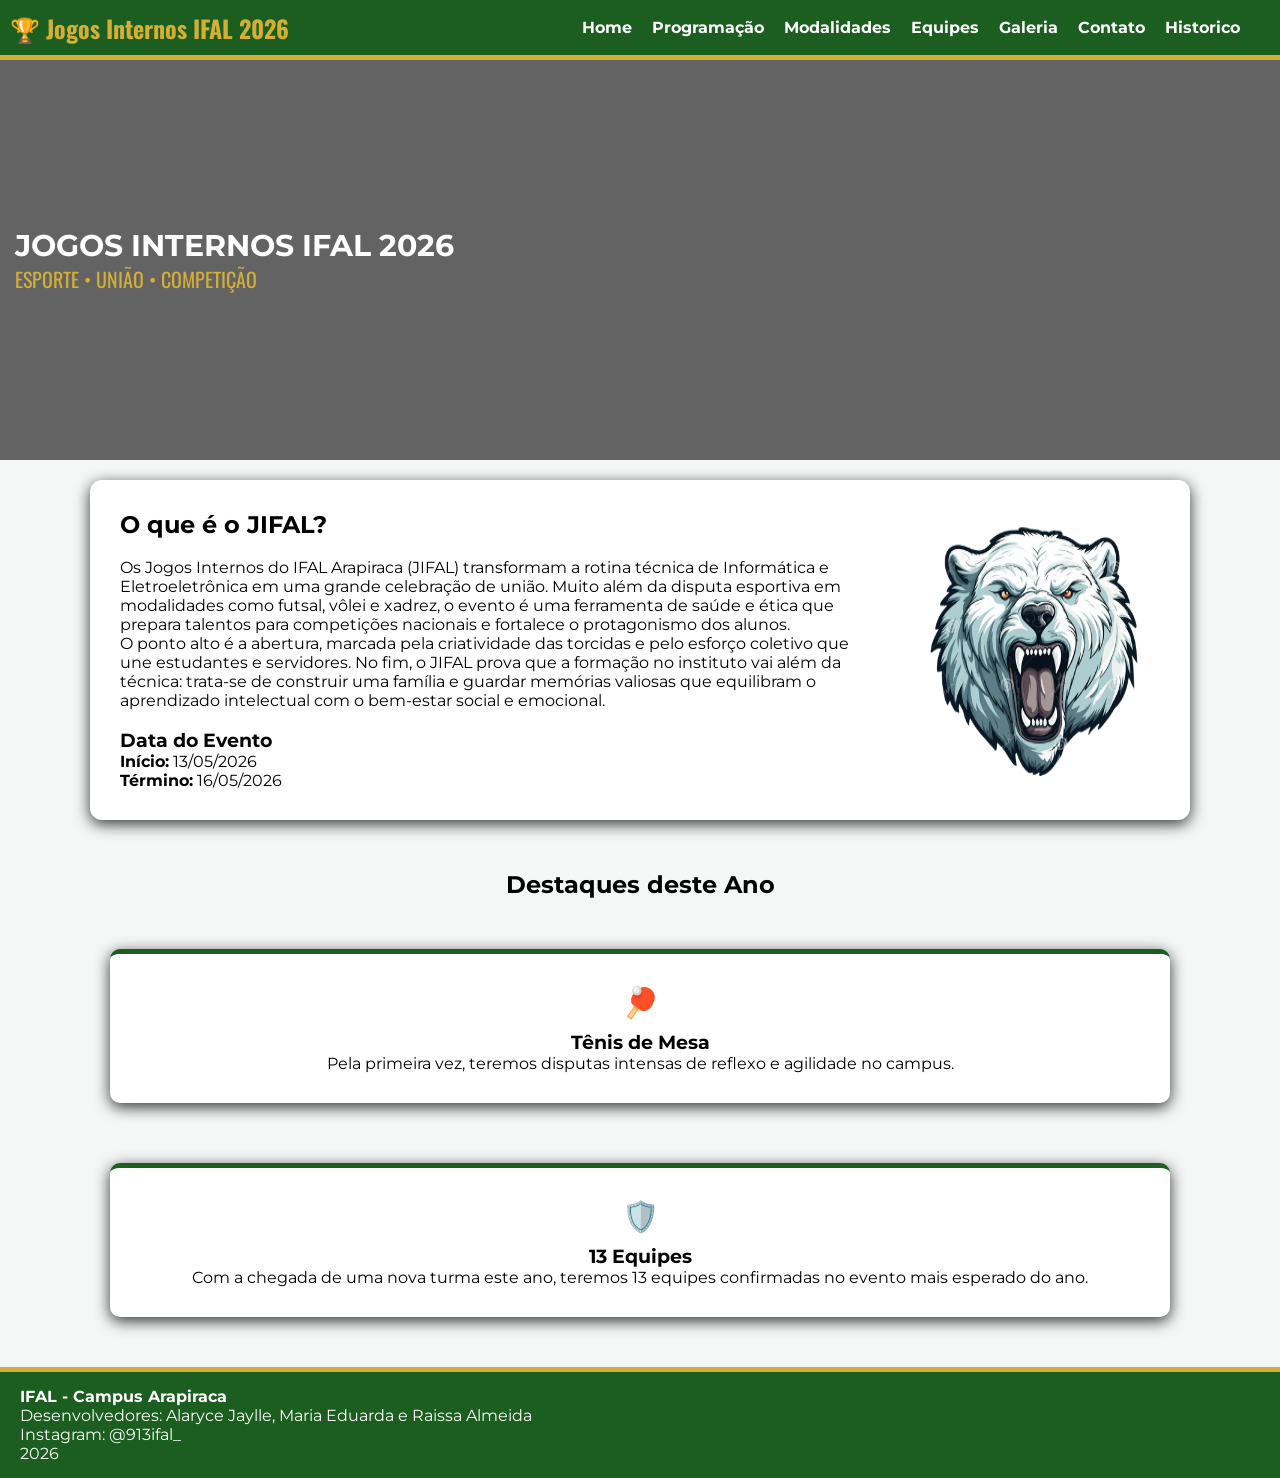
==== index.html @ 9ecf1df7 "commit" ====
<!DOCTYPE html>
<html lang="pt-BR">
<head>
    <meta charset="UTF-8">
    <meta name="viewport" content="width=device-width, initial-scale=1.0">
    <title>Jogos Internos IFAL 2026</title>
    <link rel="stylesheet" href="style.css">

    <!--Fontes-->
    <link rel="preconnect" href="https://fonts.googleapis.com">
    <link rel="preconnect" href="https://fonts.gstatic.com" crossorigin>
    <link href="https://fonts.googleapis.com/css2?family=Montserrat:wght@400;700&family=Oswald:wght@600&display=swap" rel="stylesheet">

    <!--Ícones-->
    <link rel="stylesheet" href="https://cdnjs.cloudflare.com/ajax/libs/font-awesome/6.5.1/css/all.min.css">
</head>
<body>
    <header class="cabecalho">
        <div class="logo">🏆 Jogos Internos IFAL 2026</div>        
        <nav class="menu">
            <a href="index.html">Home</a>
            <a href="programacao.html">Programação</a>
            <a href="modalidades.html">Modalidades</a>
            <a href="equipes.html">Equipes</a>
            <a href="galeria.html">Galeria</a>
            <a href="contato.html">Contato</a>
            <a href="historico.html">Historico</a>
        </nav>
    </header>

    <section class="banner" id="Home">
        <h1>JOGOS INTERNOS IFAL 2026</h1>
        <p>ESPORTE • UNIÃO • COMPETIÇÃO</p>
    </section>

    <main class="main-content">
        <article class="resumo" id="resumo">
            <div class="texto">
                <h2>O que é o JIFAL?</h2>         
                <br>       
                <p>
                    Os Jogos Internos do IFAL Arapiraca (JIFAL) transformam a rotina técnica de Informática e 
                    Eletroeletrônica em uma grande celebração de união. Muito além da disputa esportiva em modalidades 
                    como futsal, vôlei e xadrez, o evento é uma ferramenta de saúde e ética que prepara talentos para competições 
                    nacionais e fortalece o protagonismo dos alunos.
                </p>
                <p>
                    O ponto alto é a abertura, marcada pela criatividade das torcidas e pelo esforço coletivo que une estudantes e servidores. 
                    No fim, o JIFAL prova que a formação no instituto vai além da técnica: trata-se de construir uma família e guardar memórias 
                    valiosas que equilibram o aprendizado intelectual com o bem-estar social e emocional.
                </p>

                <br>
                <h3>Data do Evento</h3>
                <p><strong>Início:</strong> 13/05/2026</p>
                <p><strong>Término:</strong> 16/05/2026</p> 
            </div>                       

           <img src="imagens/urso.png"> 
        </article>              
        <section id="destaques">
            <h2 class="titulo-sessao">Destaques deste Ano</h2>
            <div class="destaques-container">
                <div class="destaque-card">                    
                    <h3><span class="icon">🏓</span> Tênis de Mesa</h3>
                    <p>Pela primeira vez, teremos disputas intensas de reflexo e agilidade no campus.</p>
                </div>
                <div class="destaque-card equipe">                    
                    <h3><span class="icon">🛡️</span> 13 Equipes</h3>
                    <p>Com a chegada de uma nova turma este ano, teremos 13 equipes confirmadas no evento mais esperado do ano.</p>
                </div>
            </div>
        </section>
    </main-class>    

    <footer class="footer"> 
        <p><strong>IFAL - Campus Arapiraca</strong></p>   
        <p>Desenvolvedores: Alaryce Jaylle, Maria Eduarda e Raissa Almeida</p>                        
        <p>Instagram: @913ifal_</p>   
        <p>2026</p>                                  
    </footer>
</body>
</html>
---- style.css ----
* {
    margin: 0;
    padding: 0;
    box-sizing: border-box;
}

body {    
    font-family: 'Montserrat', sans-serif;
    display: flex;
    flex-direction: column;
    background-color: #f4f7f6;
}

.cabecalho {
    display:flex;
    background-color: #1b5e20;
    color: white;
    padding-left: 10px;
    padding-right: 40px;
    justify-content: space-between;     
    height: 60px;
    border-bottom: 5px solid #d4af37;
    flex-direction: row;
    width: 100%;
    position: sticky;
}

.logo {
    font-family: 'Oswald', sans-serif;
    color: #d4af37;
    font-size: 24px;
    font-weight: bold; 
    min-width: 300px;
    display: flex;
    align-items: center;
}

.menu {
    display: flex;
    align-items: center;
    justify-content: center;  
    gap: 20px;     
}

.menu a{
    color: #ffffff; 
    font-weight: bold;
    text-decoration: none;    
}

.menu a:hover{
    text-decoration: underline;   
    color: #d4af37;
}

.banner {
    height: 400px;
    background: linear-gradient(rgba(0,0,0,0.6), rgba(0,0,0,0.6)), url(https://lh3.googleusercontent.com/gps-cs-s/APNQkAHMFOq-M-R30sv0akIscafmHt12GQyiHRgjTswJgqsHKdi8V9sEJBf947KGU-f-0l7MnlXCSULmYWnLoiHufusKFaZwG7H6xxqKWcGx4JLpfLjH86q1LyFDFjMrqxc-OBLobV0Q=s1360-w1360-h1020-rw);
    background-size: cover;
    background-position: center;
    display: flex;
    flex-direction: column;
    justify-content: center;
    align-items: flex-start;
    color: white;
}

.banner h1 {
    color: white;
    font-size: 30px;
    padding-left: 15px;
}

.banner p {
    font-family: 'Oswald', sans-serif;
    color: #d4af37;
    font-size: 20px;
    padding-left: 15px;
}

.main-content {
    padding: 50 px 30 px;
    flex-grow: 1;
}

.resumo {
    font-family: 'Montserrat', sans-serif;
    display: flex;
    justify-content: center;
    gap: 30px;
    background-color: white;
    padding: 30px;
    padding-right: 30px;
    border-radius: 12px;
    box-shadow: 0 4px 15px rgba(0,0,0,0.8);
    margin: 20px;   
    width: 1100px; 
    margin: 0 auto;
    margin-top: 20px;
}

.titulo-sessao {
    text-align: center;
    margin: 50px 0 30px;
}

.destaques-container {
    display: flex;
    gap: 20px;
    flex-wrap: wrap;
    width: 1100px; 
    margin: 0 auto;
}

.destaque-card {
    width: 100%;
    background: white;
    padding: 30px;
    border-radius: 10px;
    text-align: center;
    border-top: 5px solid #1b5e20;    
    margin: 20px;
    box-shadow: 0 4px 15px rgba(0,0,0,0.8);
}

.icon {
    font-size: 30px;
    margin-bottom: 10px;
    display: block;
}

.footer {
    background: #1b5e20;
    color: white;
    padding: 15px 20px 15px;
    margin-top: 30px;
    border-top: 5px solid #d4af37;  
    width: 100%08;
}
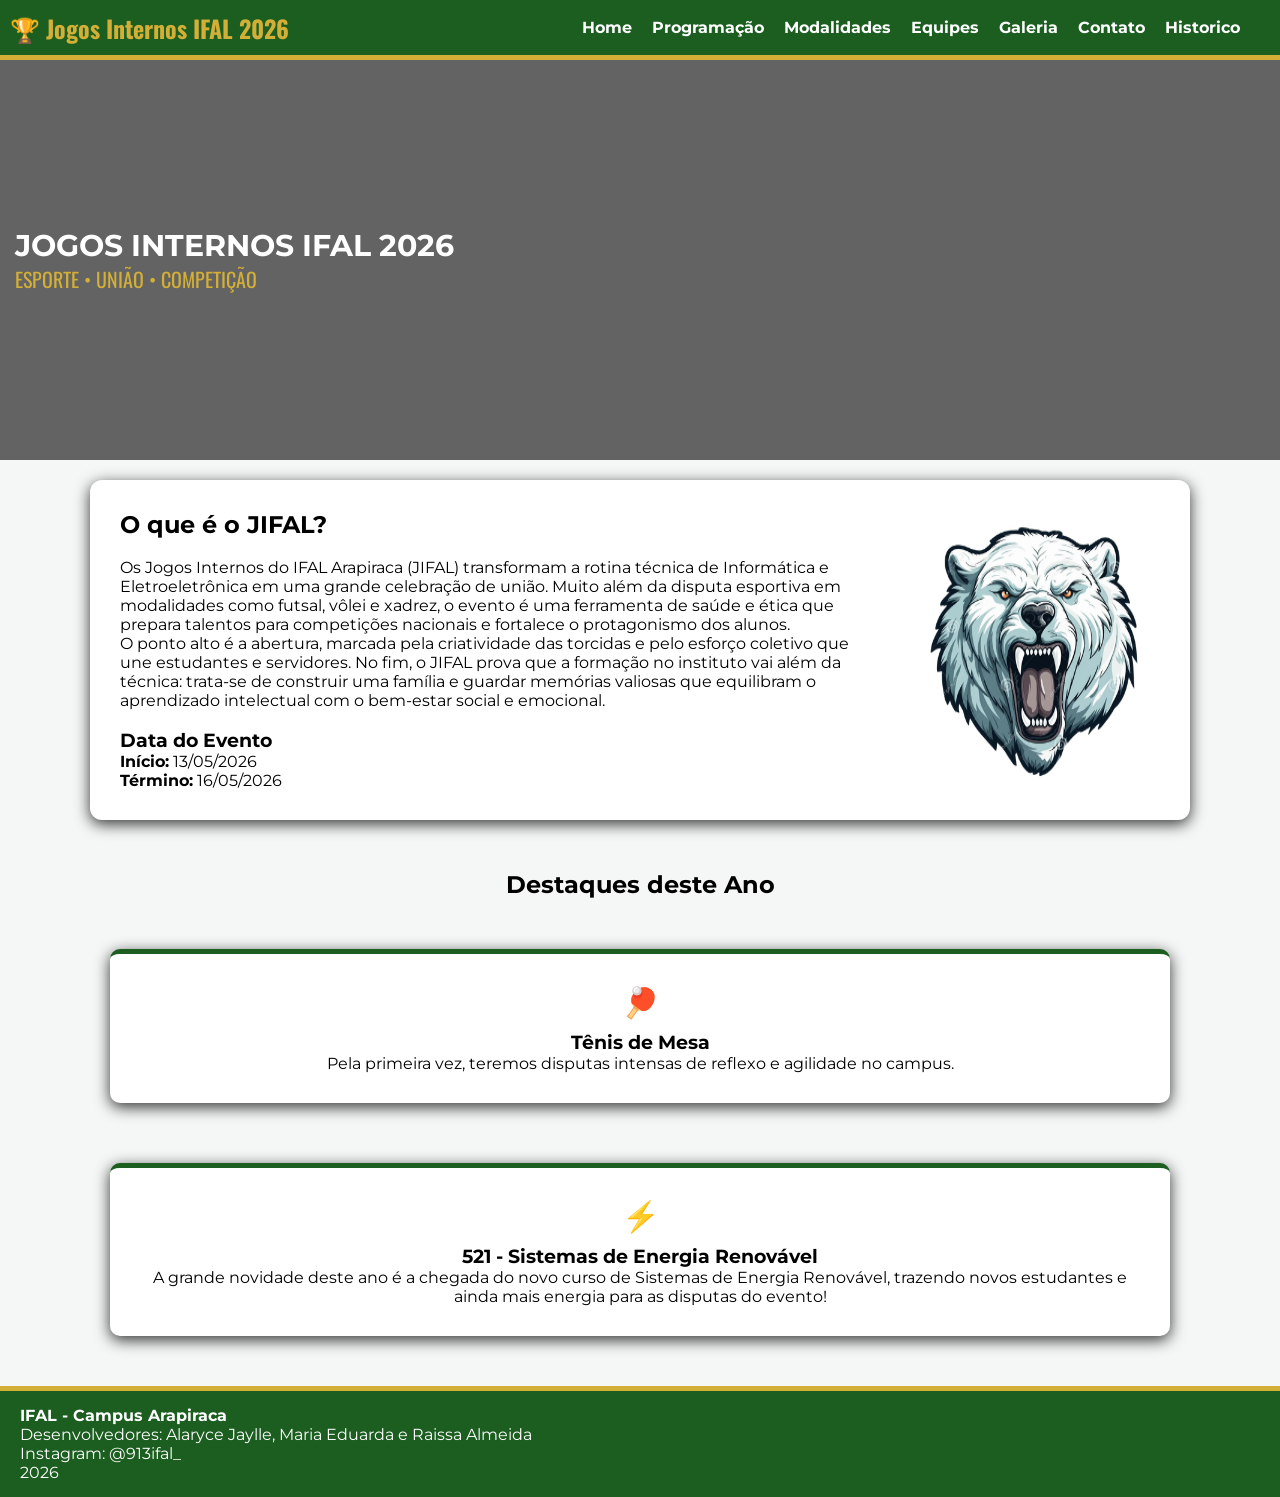
==== commit 7df03c00: "finalização" ====
--- a/index.html
+++ b/index.html
@@ -4,19 +4,20 @@
     <meta charset="UTF-8">
     <meta name="viewport" content="width=device-width, initial-scale=1.0">
     <title>Jogos Internos IFAL 2026</title>
-    <link rel="stylesheet" href="style.css">
+
+    <!--Conecção com style-->
+    <link rel="stylesheet" href="style_index.css">
 
     <!--Fontes-->
     <link rel="preconnect" href="https://fonts.googleapis.com">
     <link rel="preconnect" href="https://fonts.gstatic.com" crossorigin>
     <link href="https://fonts.googleapis.com/css2?family=Montserrat:wght@400;700&family=Oswald:wght@600&display=swap" rel="stylesheet">
-
-    <!--Ícones-->
-    <link rel="stylesheet" href="https://cdnjs.cloudflare.com/ajax/libs/font-awesome/6.5.1/css/all.min.css">
 </head>
 <body>
     <header class="cabecalho">
         <div class="logo">🏆 Jogos Internos IFAL 2026</div>        
+
+        <!--Barra de navegação entre as telas-->
         <nav class="menu">
             <a href="index.html">Home</a>
             <a href="programacao.html">Programação</a>
@@ -28,12 +29,16 @@
         </nav>
     </header>
 
+    <!--Seção que apresenta a imagem de abertura-->
     <section class="banner" id="Home">
         <h1>JOGOS INTERNOS IFAL 2026</h1>
         <p>ESPORTE • UNIÃO • COMPETIÇÃO</p>
     </section>
 
-    <main class="main-content">
+    <!--Conteúdo central da página-->
+    <main class="main-content">        
+
+        <!--Conteúdo independente-->
         <article class="resumo" id="resumo">
             <div class="texto">
                 <h2>O que é o JIFAL?</h2>         
@@ -54,20 +59,23 @@
                 <h3>Data do Evento</h3>
                 <p><strong>Início:</strong> 13/05/2026</p>
                 <p><strong>Término:</strong> 16/05/2026</p> 
-            </div>                       
+            </div>                        
+            
+            <!--Imagem armazenada na pasta 'imagens'-->
+            <img src="imagens/urso.png"> 
+        </article>              
 
-           <img src="imagens/urso.png"> 
-        </article>              
+        <!--Seção destinada as novidades-->
         <section id="destaques">
             <h2 class="titulo-sessao">Destaques deste Ano</h2>
             <div class="destaques-container">
                 <div class="destaque-card">                    
-                    <h3><span class="icon">🏓</span> Tênis de Mesa</h3>
+                    <h3><span class="icon">🏓</span> Tênis de Mesa</h3> <!--'span': estilização isolada do ícone-->
                     <p>Pela primeira vez, teremos disputas intensas de reflexo e agilidade no campus.</p>
                 </div>
                 <div class="destaque-card equipe">                    
-                    <h3><span class="icon">🛡️</span> 13 Equipes</h3>
-                    <p>Com a chegada de uma nova turma este ano, teremos 13 equipes confirmadas no evento mais esperado do ano.</p>
+                    <h3><span class="icon">⚡</span> 521 - Sistemas de Energia Renovável</h3>
+                    <p>A grande novidade deste ano é a chegada do novo curso de Sistemas de Energia Renovável, trazendo novos estudantes e ainda mais energia para as disputas do evento!</p>
                 </div>
             </div>
         </section>
--- a/style_index.css
+++ b/style_index.css
@@ -0,0 +1,145 @@
+/*seletor universal, vale para todas tags da página*/
+* {
+    margin: 0; /*margem externa*/
+    padding: 0; /*margem interna*/
+    box-sizing: border-box; /*controla o tamanho de cada elemento*/
+}
+
+body {    
+    font-family: 'Montserrat', sans-serif;
+    display: flex; /*ativa o flexbox*/
+    flex-direction: column; /*organiza os elementos da página um abaixo do outro*/
+    background-color: #f4f7f6;
+}
+
+.cabecalho {
+    display: flex;
+    background-color: #1b5e20;
+    color: white;
+    padding-left: 10px;
+    padding-right: 40px;
+    justify-content: space-between; /*alinha o conteúdo na horizontal, declarando espaçamento igual entre os elementos*/ 
+    height: 60px;
+    border-bottom: 5px solid #d4af37; /*borda inferior*/
+    flex-direction: row;  /*alinha o conteúdo lado a lado em uma linha horizontal*/
+    width: 100%; /*define que seja utilizada toda a largura da tela*/
+    position: sticky; /*faz o cabeçalho ficar fixo no topo da tela*/
+}
+
+.logo {
+    font-family: 'Oswald', sans-serif;
+    color: #d4af37;
+    font-size: 24px;
+    font-weight: bold; 
+    min-width: 300px; /*largura mínima a ser utilizada*/
+    display: flex;
+    align-items: center; /*alinha o conteúdo na vertical, centralizados na altura da barra do cabeçalho*/
+}
+
+/*alinha os links um ao lado do outro, centralizados horizontal e verticalmente*/
+.menu {
+    display: flex;
+    align-items: center;
+    justify-content: center;  
+    gap: 20px; /*espaço vazio entre cada link*/
+}
+
+/*estilização das tags de link*/
+.menu a{
+    color: #ffffff; 
+    font-weight: bold;
+    text-decoration: none; /*remove a linha sublinhada*/  
+}
+
+/*estilização das tags de link 'quando o mouse passa por cima'*/
+.menu a:hover{
+    text-decoration: underline; /*mostra a linha sublinhada*/
+    color: #d4af37;
+}
+
+.banner {
+    height: 400px;
+    /*linear-gradient: aplica uma camada escura transparente por cima da imagem de fundo, para escurecer a foto e fazer o texto ficar legível*/
+    background: linear-gradient(rgba(0,0,0,0.6), rgba(0,0,0,0.6)), url(https://lh3.googleusercontent.com/gps-cs-s/APNQkAHMFOq-M-R30sv0akIscafmHt12GQyiHRgjTswJgqsHKdi8V9sEJBf947KGU-f-0l7MnlXCSULmYWnLoiHufusKFaZwG7H6xxqKWcGx4JLpfLjH86q1LyFDFjMrqxc-OBLobV0Q=s1360-w1360-h1020-rw); 
+    background-size: cover; /*cobre todo o espaço do banner*/
+    background-position: center; /*centraliza o fundo*/
+    display: flex;
+    flex-direction: column;
+    justify-content: center;
+    align-items: flex-start; /*alinha verticalmente começando na esquerda*/
+    color: white;
+}
+
+/*estilização do título principal*/
+.banner h1 {
+    color: white;
+    font-size: 30px;
+    padding-left: 15px;
+}
+
+/*estilização do texto*/
+.banner p {
+    font-family: 'Oswald', sans-serif;
+    color: #d4af37;
+    font-size: 20px;
+    padding-left: 15px;
+}
+
+.main-content {
+    flex-grow: 1; /*estica o conteúdo principal pra ocupar todo o espaço vazio da tela, fixando o rodapé no fim da tela*/
+}
+
+.resumo {
+    font-family: 'Montserrat', sans-serif;
+    display: flex;
+    justify-content: center;
+    gap: 30px;
+    background-color: white;
+    padding: 30px;
+    padding-right: 30px;
+    border-radius: 12px; /*borda arredondada*/
+    box-shadow: 0 4px 15px rgba(0,0,0,0.8); /*sombreamento na caixa*/
+    margin: 20px;   
+    width: 1100px; 
+    margin: 0 auto; /*centraliza a caixa inteira na tela*/
+    margin-top: 20px;
+}
+
+.titulo-sessao {
+    text-align: center;
+    margin: 50px 0 30px;
+}
+
+.destaques-container {
+    display: flex;
+    gap: 20px;
+    flex-wrap: wrap; /*se o conteúdo ultrapassar a tela, joga o card para a linha de baixo*/
+    width: 1100px; 
+    margin: 0 auto;
+}
+
+.destaque-card {
+    width: 100%;
+    background: white;
+    padding: 30px;
+    border-radius: 10px;
+    text-align: center;
+    border-top: 5px solid #1b5e20;    
+    margin: 20px;
+    box-shadow: 0 4px 15px rgba(0,0,0,0.8);
+}
+
+.icon {
+    font-size: 30px;
+    margin-bottom: 10px;
+    display: block; /*centraliza o ícone e empurra o texto para baixo dele*/
+}
+
+.footer {
+    background: #1b5e20;
+    color: white;
+    padding: 15px 20px 15px;
+    margin-top: 30px;
+    border-top: 5px solid #d4af37;  
+    width: 100%;
+}
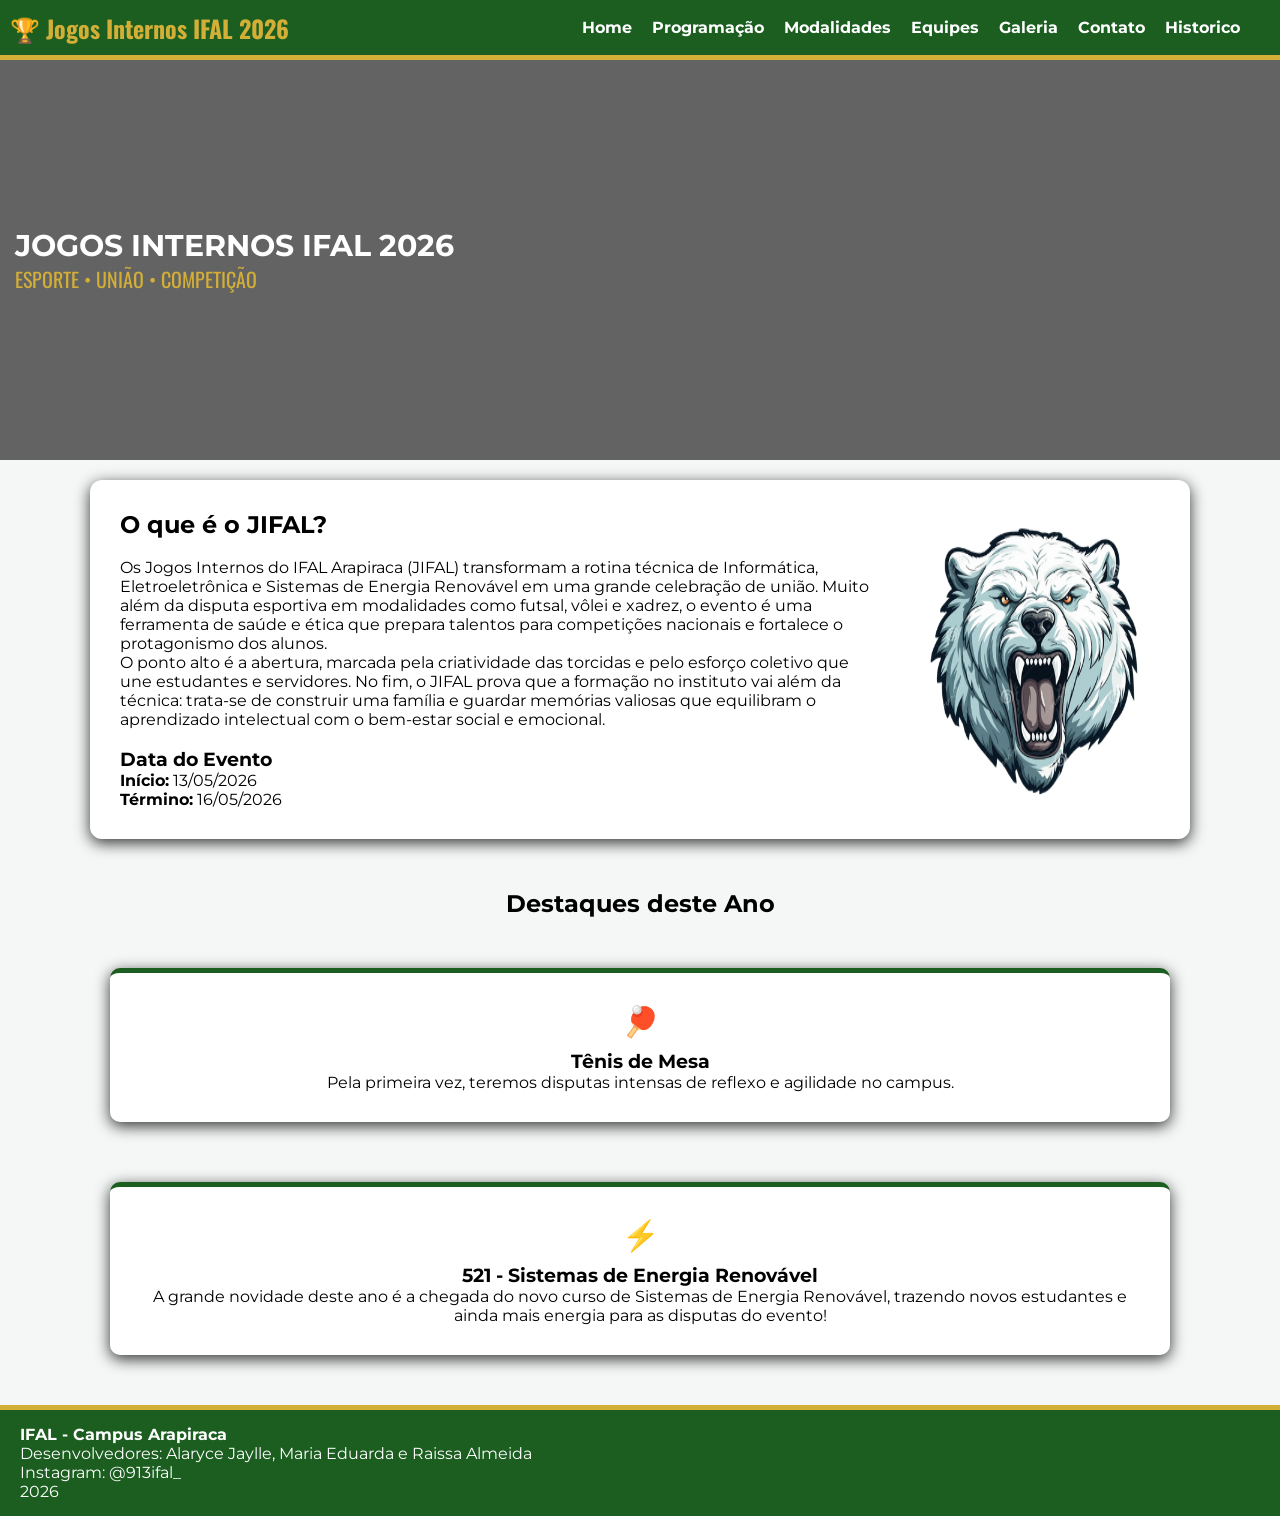
==== commit cfd70261: "correção" ====
--- a/index.html
+++ b/index.html
@@ -44,8 +44,8 @@
                 <h2>O que é o JIFAL?</h2>         
                 <br>       
                 <p>
-                    Os Jogos Internos do IFAL Arapiraca (JIFAL) transformam a rotina técnica de Informática e 
-                    Eletroeletrônica em uma grande celebração de união. Muito além da disputa esportiva em modalidades 
+                    Os Jogos Internos do IFAL Arapiraca (JIFAL) transformam a rotina técnica de Informática, 
+                    Eletroeletrônica e Sistemas de Energia Renovável em uma grande celebração de união. Muito além da disputa esportiva em modalidades 
                     como futsal, vôlei e xadrez, o evento é uma ferramenta de saúde e ética que prepara talentos para competições 
                     nacionais e fortalece o protagonismo dos alunos.
                 </p>
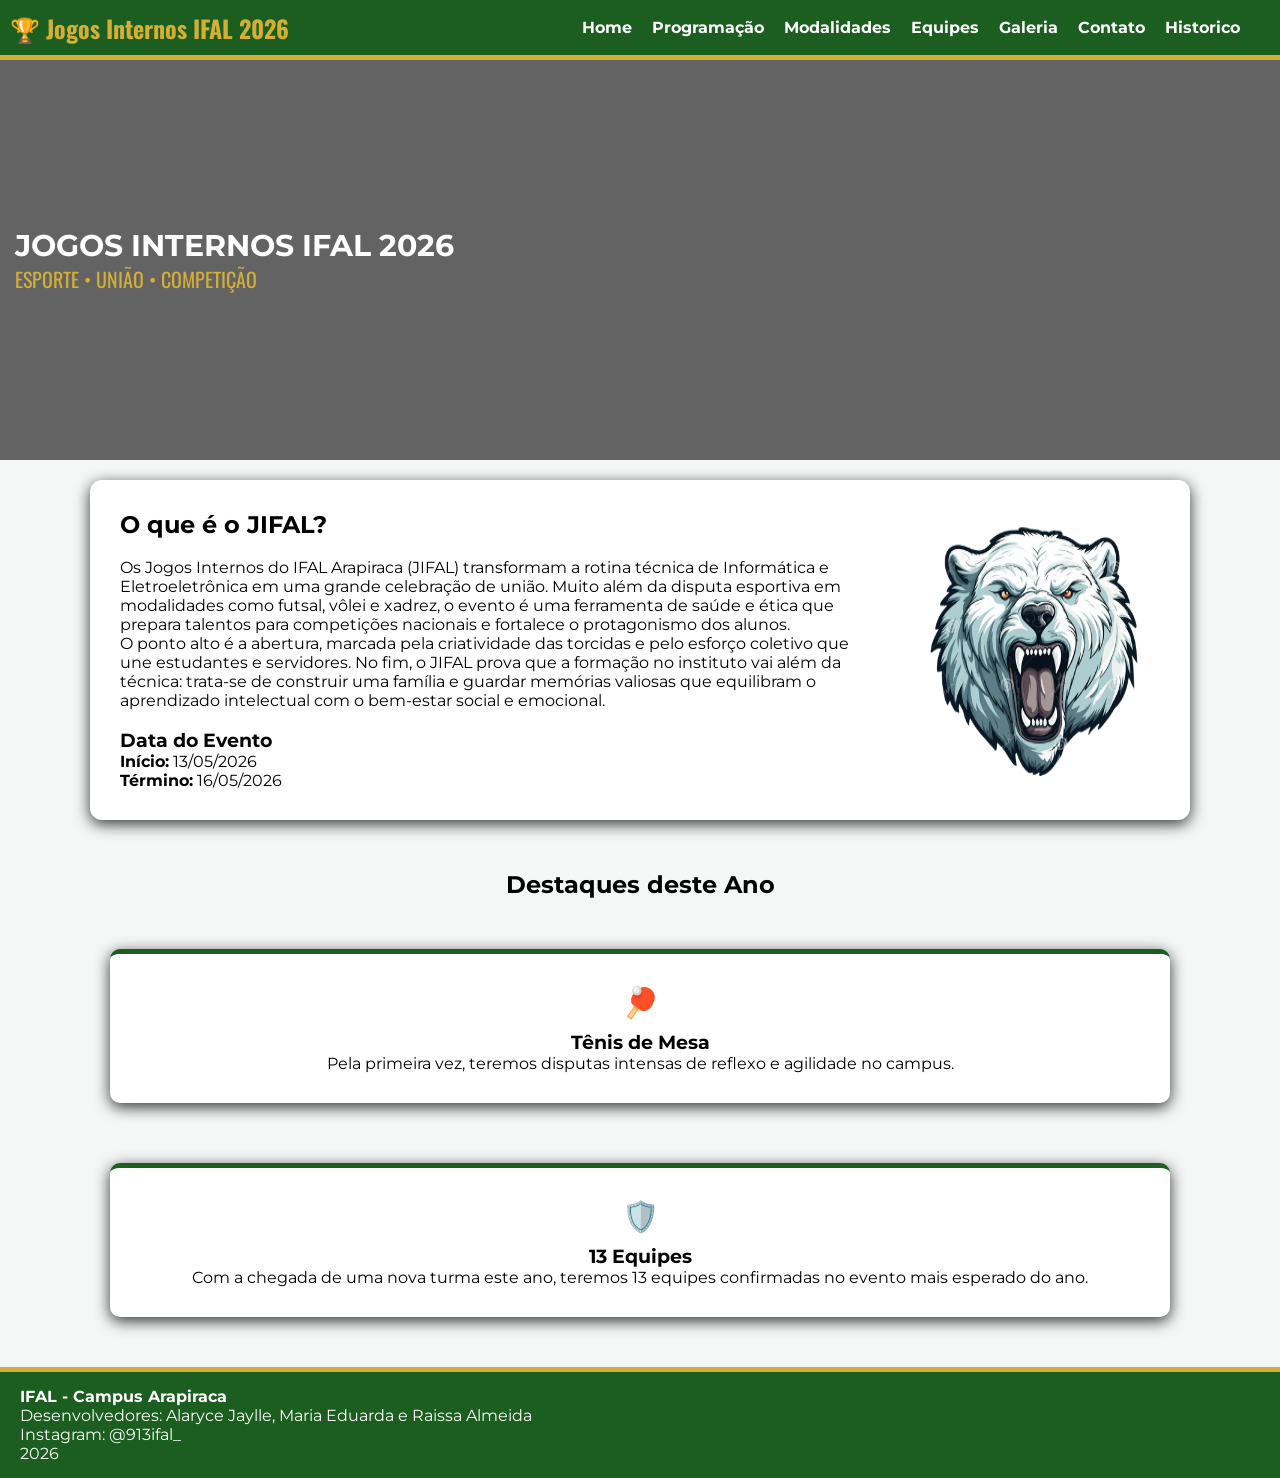
==== commit 5c12b691: "Adicionando arquivos" ====
--- a/index.html
+++ b/index.html
@@ -44,8 +44,8 @@
                 <h2>O que é o JIFAL?</h2>         
                 <br>       
                 <p>
-                    Os Jogos Internos do IFAL Arapiraca (JIFAL) transformam a rotina técnica de Informática, 
-                    Eletroeletrônica e Sistemas de Energia Renovável em uma grande celebração de união. Muito além da disputa esportiva em modalidades 
+                    Os Jogos Internos do IFAL Arapiraca (JIFAL) transformam a rotina técnica de Informática e 
+                    Eletroeletrônica em uma grande celebração de união. Muito além da disputa esportiva em modalidades 
                     como futsal, vôlei e xadrez, o evento é uma ferramenta de saúde e ética que prepara talentos para competições 
                     nacionais e fortalece o protagonismo dos alunos.
                 </p>
@@ -74,8 +74,8 @@
                     <p>Pela primeira vez, teremos disputas intensas de reflexo e agilidade no campus.</p>
                 </div>
                 <div class="destaque-card equipe">                    
-                    <h3><span class="icon">⚡</span> 521 - Sistemas de Energia Renovável</h3>
-                    <p>A grande novidade deste ano é a chegada do novo curso de Sistemas de Energia Renovável, trazendo novos estudantes e ainda mais energia para as disputas do evento!</p>
+                    <h3><span class="icon">🛡️</span> 13 Equipes</h3>
+                    <p>Com a chegada de uma nova turma este ano, teremos 13 equipes confirmadas no evento mais esperado do ano.</p>
                 </div>
             </div>
         </section>
--- a/style_index.css
+++ b/style_index.css
@@ -21,7 +21,7 @@
     justify-content: space-between; /*alinha o conteúdo na horizontal, declarando espaçamento igual entre os elementos*/ 
     height: 60px;
     border-bottom: 5px solid #d4af37; /*borda inferior*/
-    flex-direction: row;  /*alinha o conteúdo lado a lado em uma linha horizontal*/
+    flex-direction: row;
     width: 100%; /*define que seja utilizada toda a largura da tela*/
     position: sticky; /*faz o cabeçalho ficar fixo no topo da tela*/
 }
@@ -142,4 +142,4 @@
     margin-top: 30px;
     border-top: 5px solid #d4af37;  
     width: 100%;
-}
+}
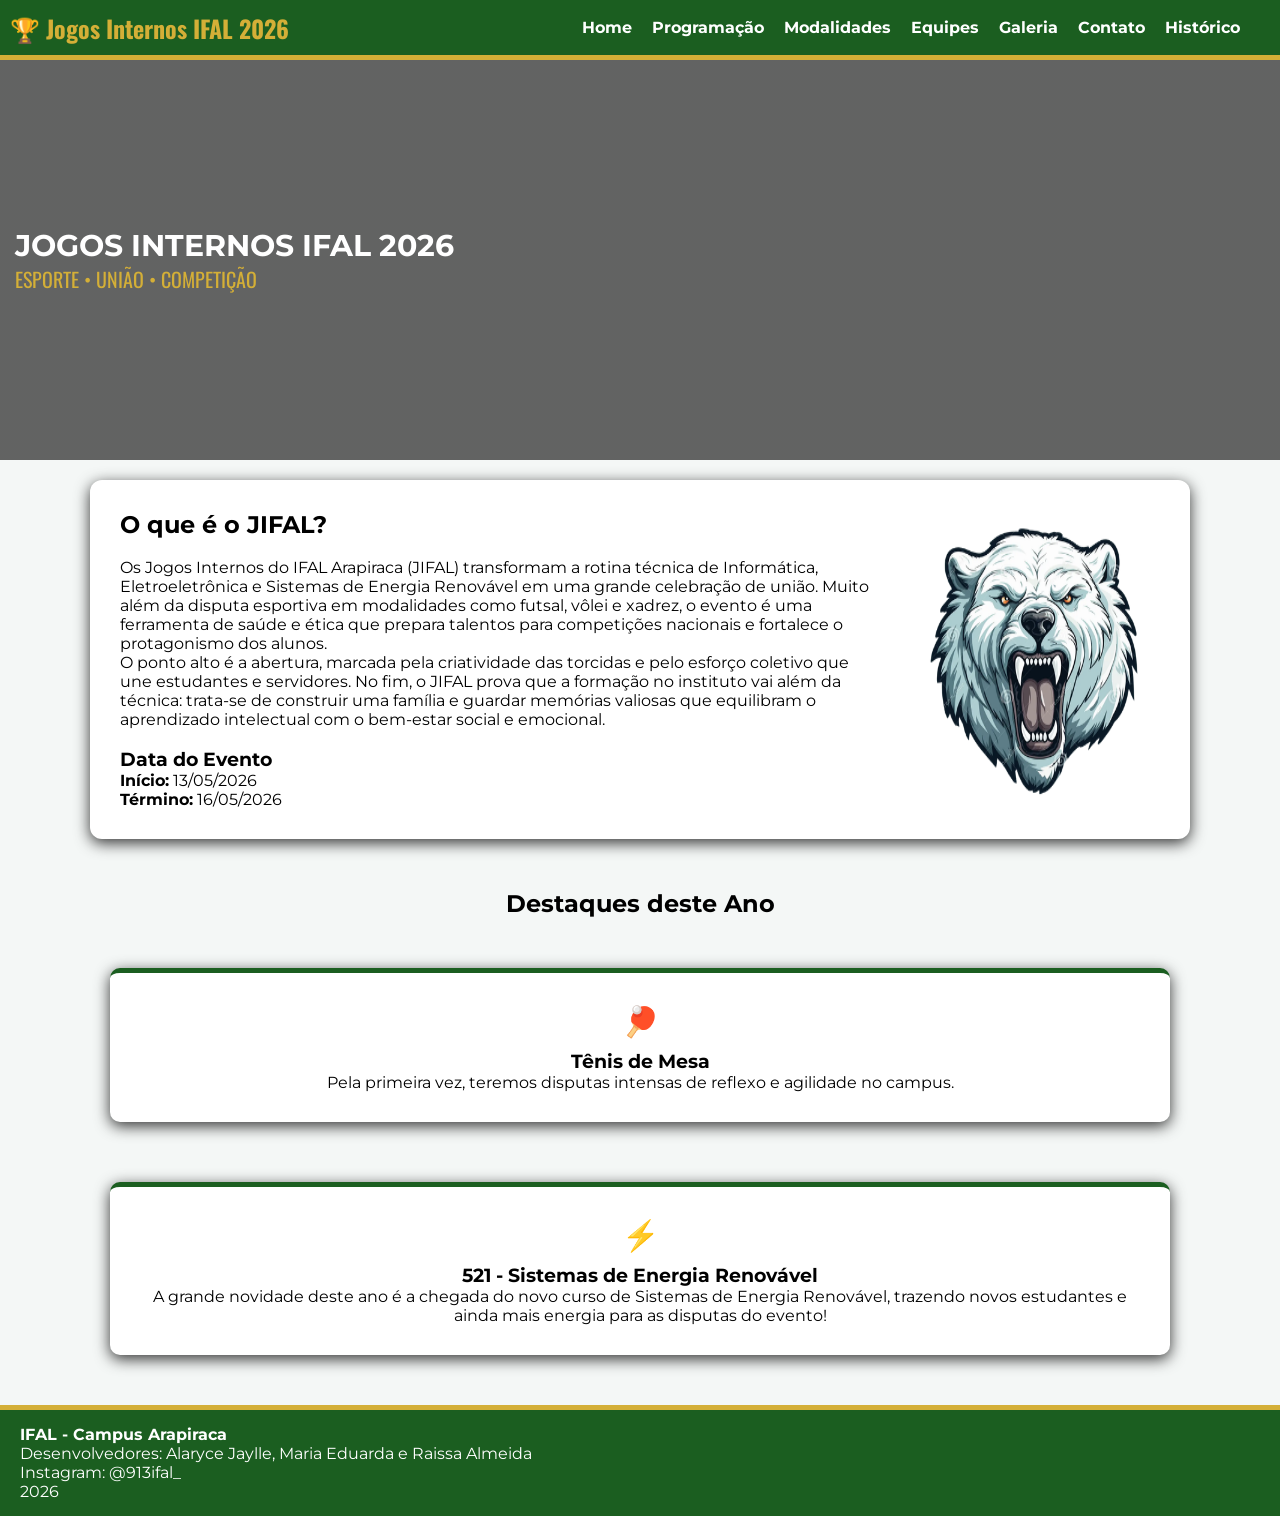
==== commit c23f759e: "últimos ajustes" ====
--- a/index.html
+++ b/index.html
@@ -25,7 +25,7 @@
             <a href="equipes.html">Equipes</a>
             <a href="galeria.html">Galeria</a>
             <a href="contato.html">Contato</a>
-            <a href="historico.html">Historico</a>
+            <a href="historico.html">Histórico</a>
         </nav>
     </header>
 
@@ -44,8 +44,8 @@
                 <h2>O que é o JIFAL?</h2>         
                 <br>       
                 <p>
-                    Os Jogos Internos do IFAL Arapiraca (JIFAL) transformam a rotina técnica de Informática e 
-                    Eletroeletrônica em uma grande celebração de união. Muito além da disputa esportiva em modalidades 
+                    Os Jogos Internos do IFAL Arapiraca (JIFAL) transformam a rotina técnica de Informática, 
+                    Eletroeletrônica e Sistemas de Energia Renovável em uma grande celebração de união. Muito além da disputa esportiva em modalidades 
                     como futsal, vôlei e xadrez, o evento é uma ferramenta de saúde e ética que prepara talentos para competições 
                     nacionais e fortalece o protagonismo dos alunos.
                 </p>
@@ -74,8 +74,8 @@
                     <p>Pela primeira vez, teremos disputas intensas de reflexo e agilidade no campus.</p>
                 </div>
                 <div class="destaque-card equipe">                    
-                    <h3><span class="icon">🛡️</span> 13 Equipes</h3>
-                    <p>Com a chegada de uma nova turma este ano, teremos 13 equipes confirmadas no evento mais esperado do ano.</p>
+                    <h3><span class="icon">⚡</span> 521 - Sistemas de Energia Renovável</h3>
+                    <p>A grande novidade deste ano é a chegada do novo curso de Sistemas de Energia Renovável, trazendo novos estudantes e ainda mais energia para as disputas do evento!</p>
                 </div>
             </div>
         </section>
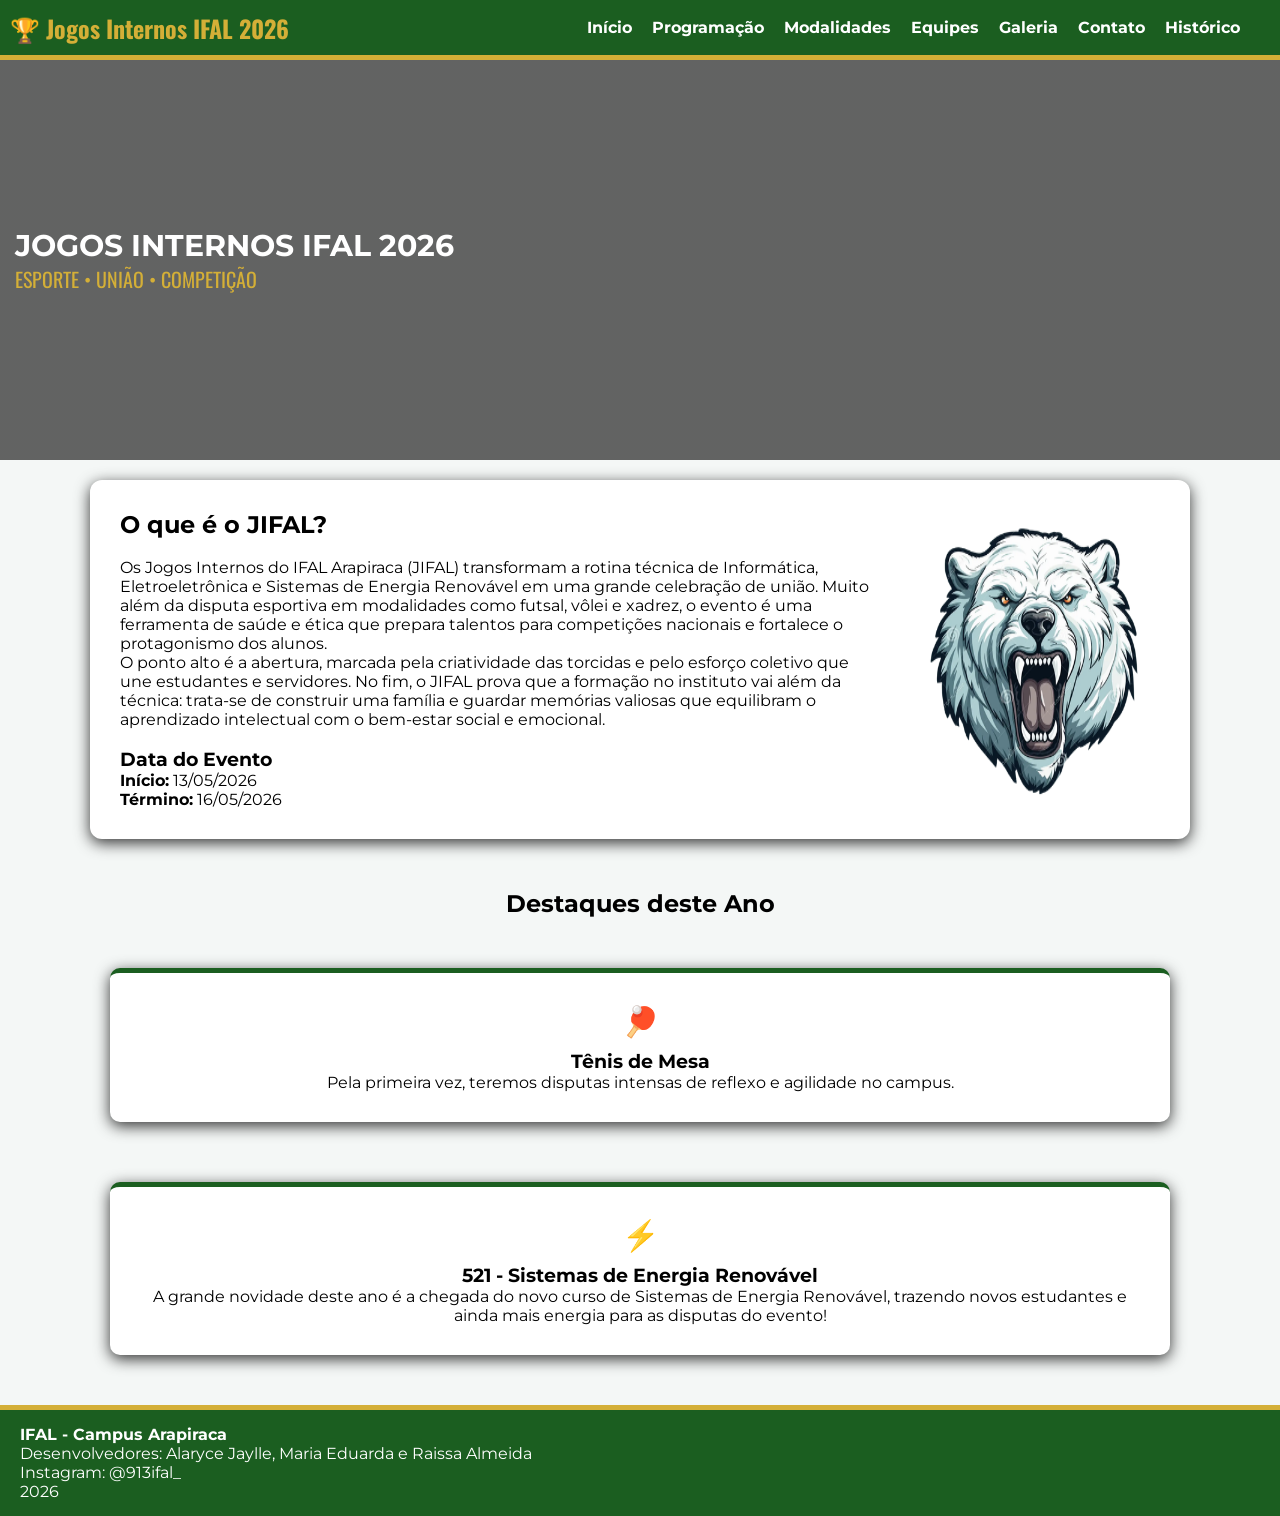
==== commit 79061fa8: "organizando" ====
--- a/index.html
+++ b/index.html
@@ -19,7 +19,7 @@
 
         <!--Barra de navegação entre as telas-->
         <nav class="menu">
-            <a href="index.html">Home</a>
+            <a href="index.html">Início</a>
             <a href="programacao.html">Programação</a>
             <a href="modalidades.html">Modalidades</a>
             <a href="equipes.html">Equipes</a>
